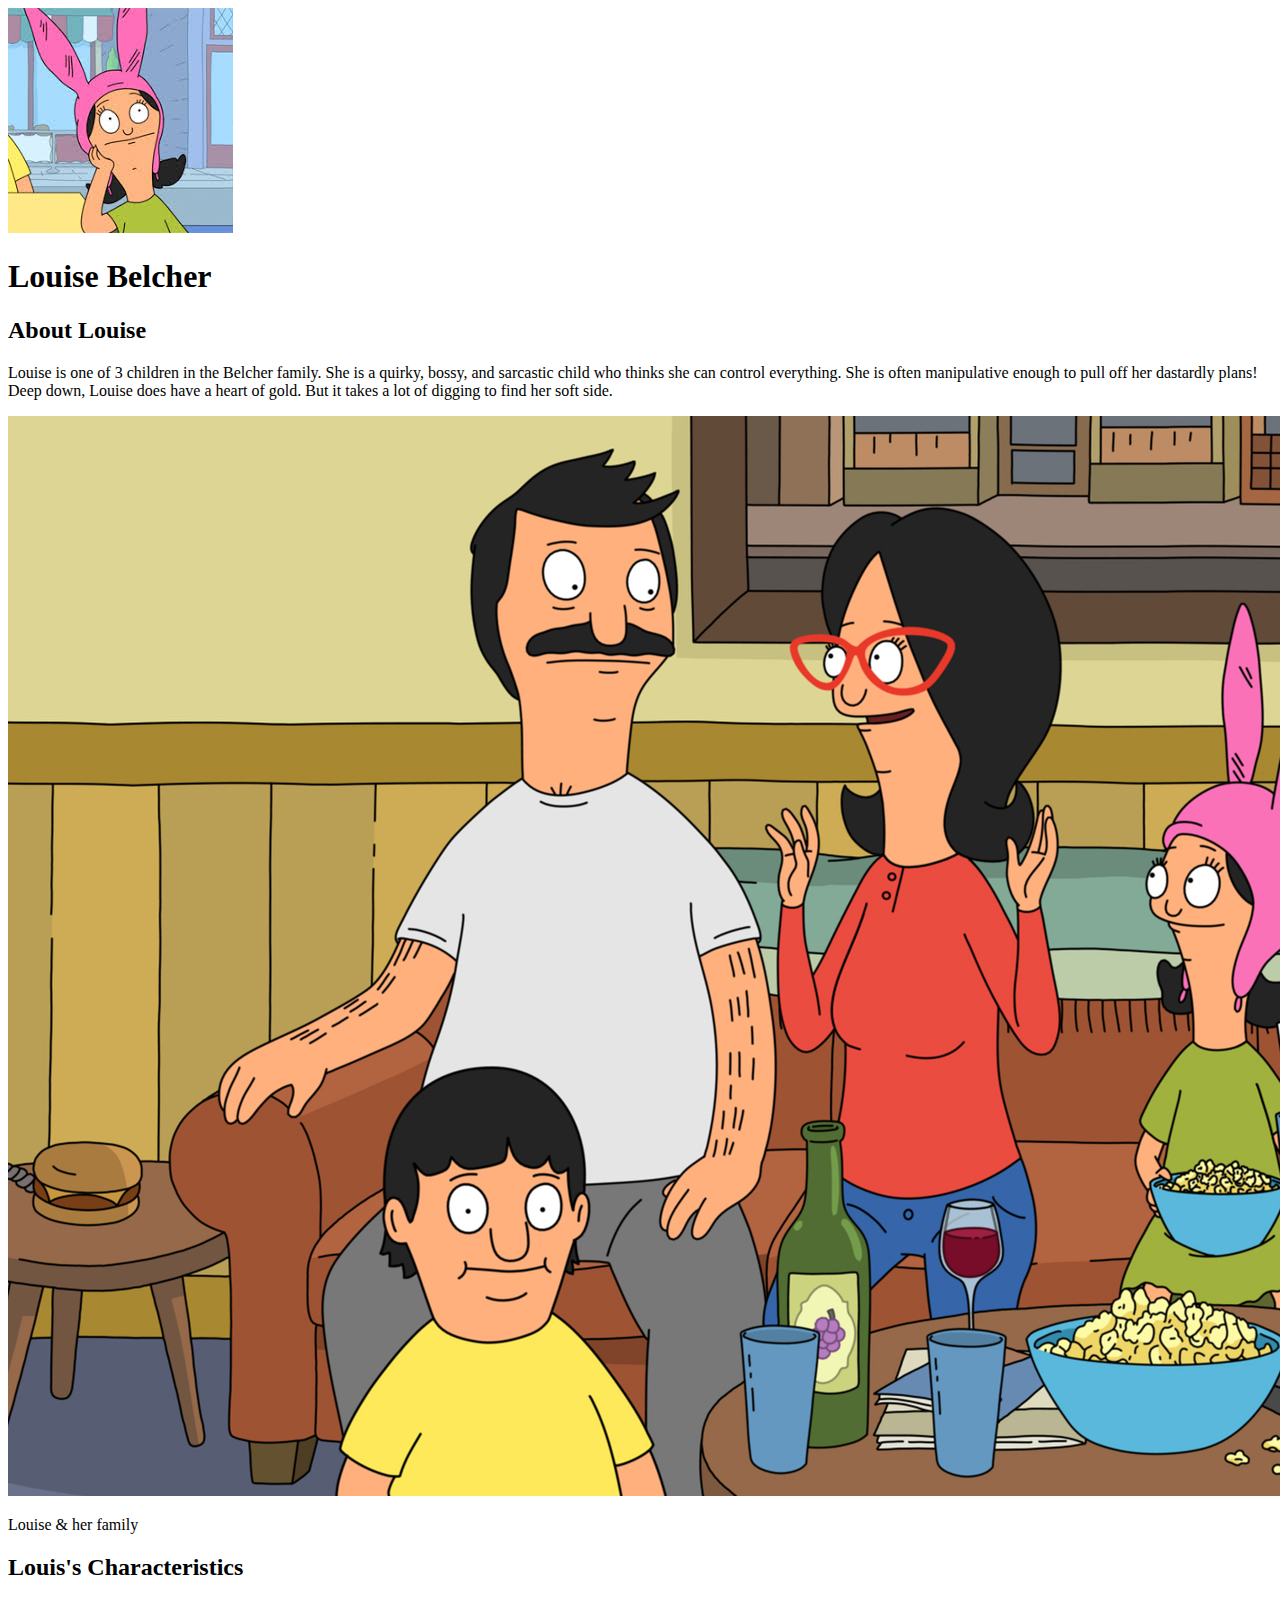
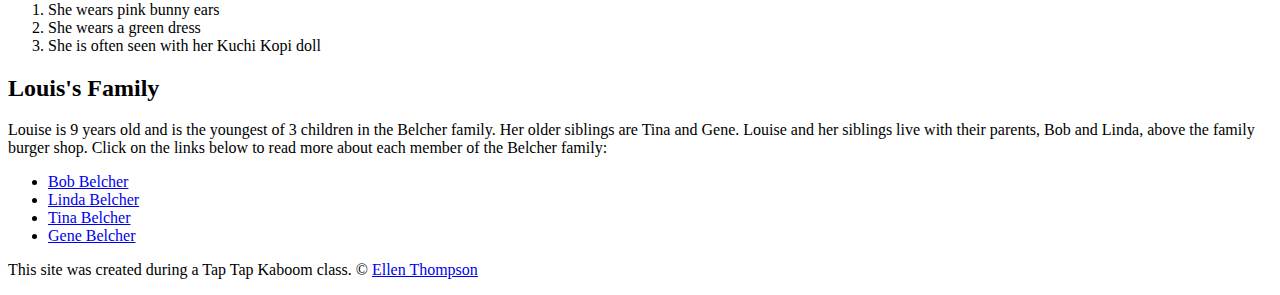
==== index.html @ 85e58d46 "Added character's index.html file and images" ====
<!DOCTYPE html>
<html>
    <head>
        <title>Louise Belcher</title>
        <link rel="icon" href="img/Louise-Belcher-Avatar.jpeg">
    </head>
    <body>
        <!--header element-->
        <header>
            <img src="img/Louise-Belcher-Avatar.jpeg">
            <h1>Louise Belcher</h1>
        </header>

        <!-- main element -->
        <main>
            <h2>About Louise</h2>
            <p>Louise is one of 3 children in the Belcher family. She is a quirky, bossy, and sarcastic child who thinks she can control everything. She is often manipulative enough to pull off her dastardly plans! Deep down, Louise does have a heart of gold. But it takes a lot of digging to find her soft side.</p>
            <img src="img/Louise-big.jpg">
            <p>Louise & her family</p>

            <!-- Charachteristics -->
            <h2>Louis's Characteristics</h2>
                <ol>
                    <li>She wears pink bunny ears</li>
                    <li>She wears a green dress</li>
                    <li>She is often seen with her Kuchi Kopi doll</li>
                </ol>

            <!-- Family -->
            <h2>Louis's Family</h2>
            <p>Louise is 9 years old and is the youngest of 3 children in the Belcher family. Her older siblings are Tina and Gene. Louise and her siblings live with their parents, Bob and Linda, above the family burger shop. Click on the links below to read more about each member of the Belcher family:</p>
                <ul>
                    <li><a href="https://bobs-burgers.fandom.com/wiki/Bob_Belcher" target="_blank">Bob Belcher</a></li>
                    <li><a href="https://bobs-burgers.fandom.com/wiki/Linda_Belcher" target="_blank">Linda Belcher</a></li>
                    <li><a href="https://bobs-burgers.fandom.com/wiki/Tina_Belcher" target="_blank">Tina Belcher</a></li>
                    <li><a href="https://bobs-burgers.fandom.com/wiki/Gene_Belcher" target="_blank">Gene Belcher</a></li>
                </ul>
        </main>

        <!-- Footer Element -->
    <footer>
        <p>This site was created during a Tap Tap Kaboom class. &copy; <a href="https://www.dellenthompson.com" target="_blank">Ellen Thompson</a></p>
    </footer>
    </body>
    
</html>
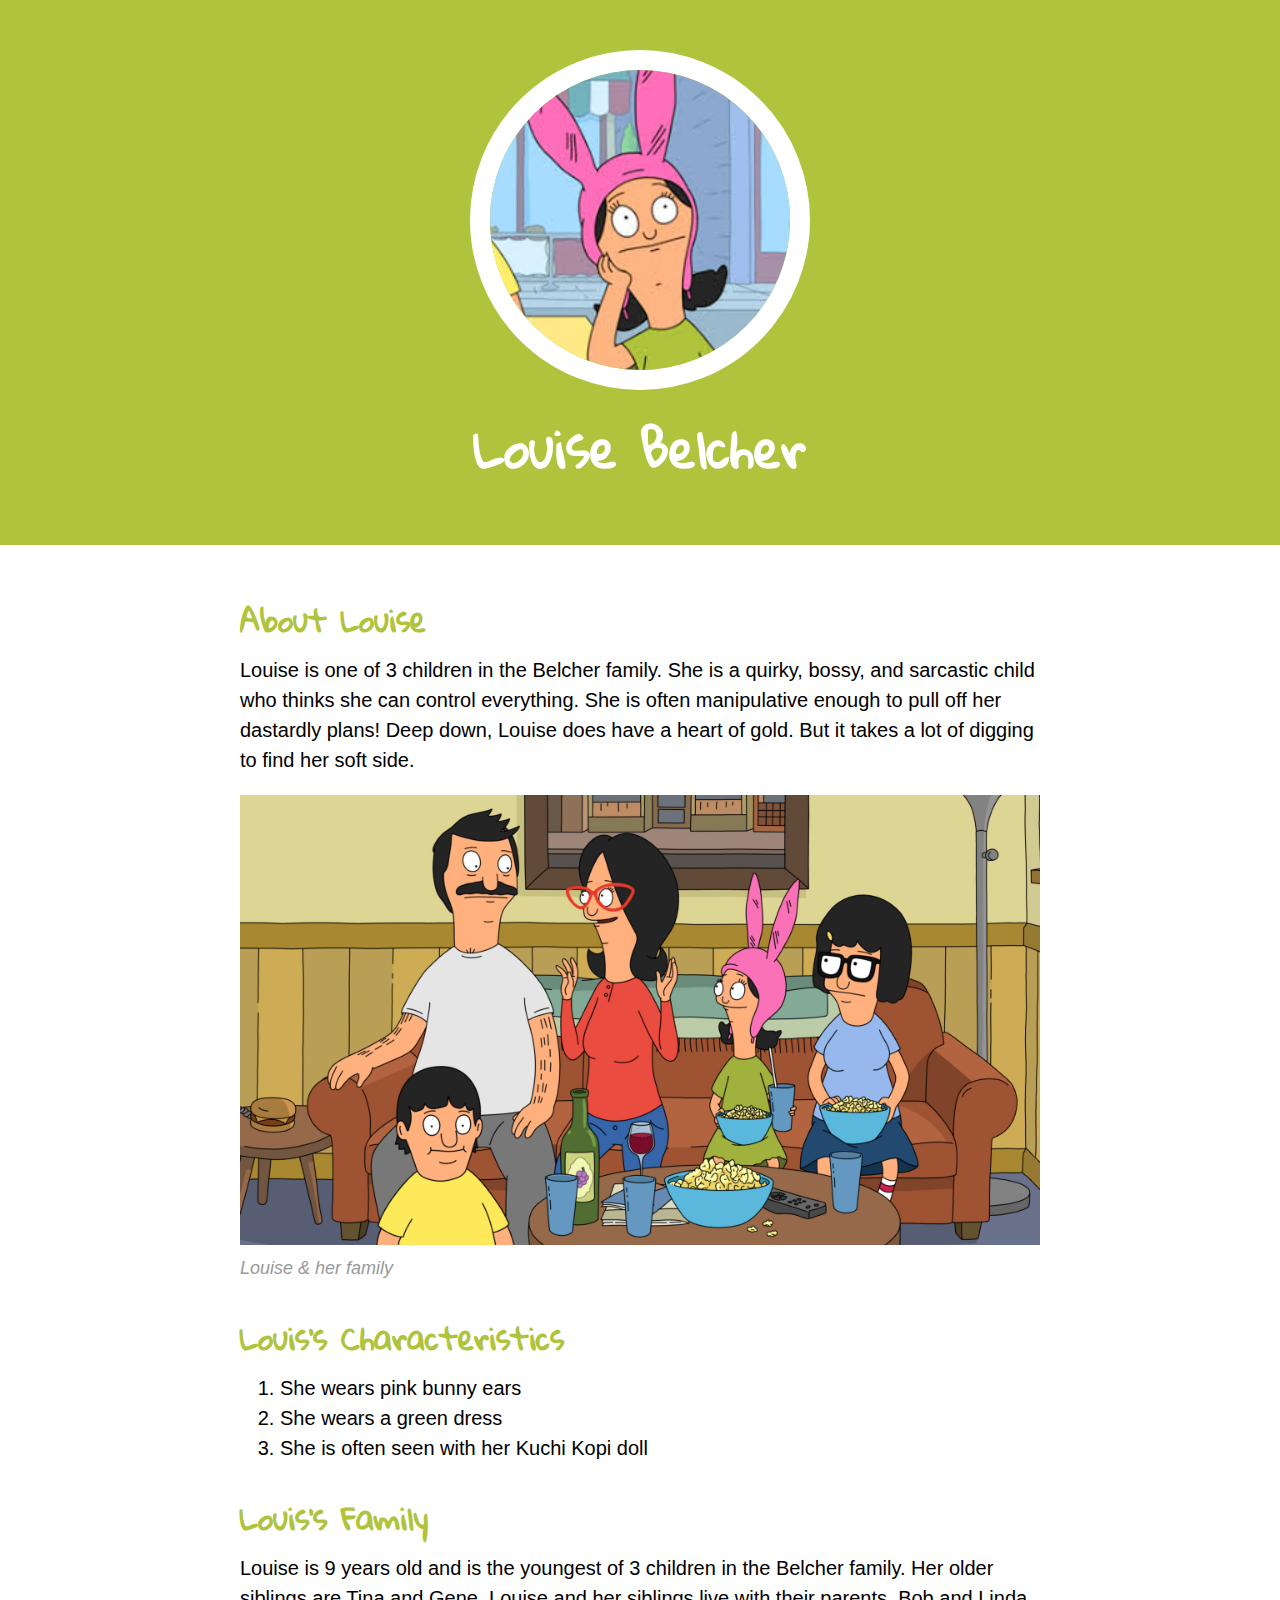
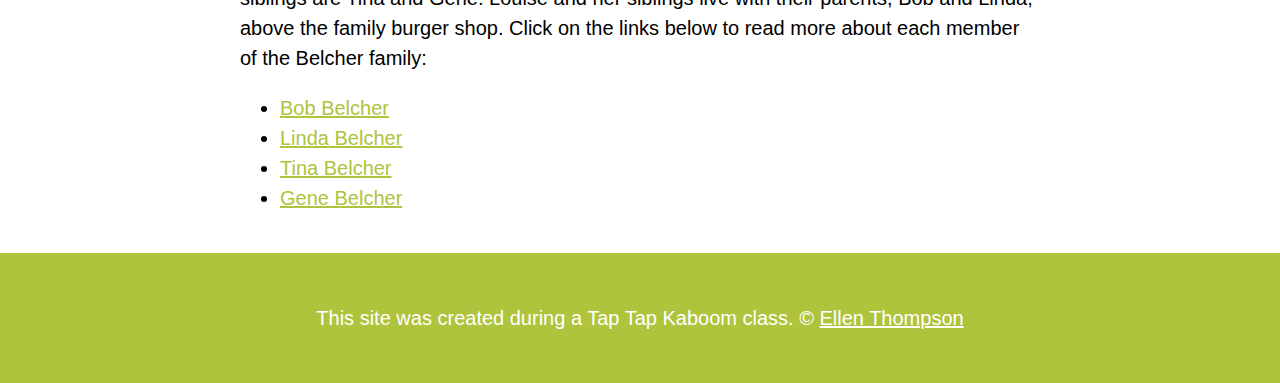
==== commit 17daa6c9: "Wrote the CSS for the character's website and changed some HTML" ====
--- a/index.html
+++ b/index.html
@@ -3,6 +3,8 @@
     <head>
         <title>Louise Belcher</title>
         <link rel="icon" href="img/Louise-Belcher-Avatar.jpeg">
+        <link href="https://fonts.googleapis.com/css?family=Gloria+Hallelujah&display=swap" rel="stylesheet">
+        <link rel="stylesheet" type="text/css" href="css/hero.css">
     </head>
     <body>
         <!--header element-->
@@ -16,7 +18,7 @@
             <h2>About Louise</h2>
             <p>Louise is one of 3 children in the Belcher family. She is a quirky, bossy, and sarcastic child who thinks she can control everything. She is often manipulative enough to pull off her dastardly plans! Deep down, Louise does have a heart of gold. But it takes a lot of digging to find her soft side.</p>
             <img src="img/Louise-big.jpg">
-            <p>Louise & her family</p>
+            <p class="caption">Louise & her family</p>
 
             <!-- Charachteristics -->
             <h2>Louis's Characteristics</h2>
--- a/css/hero.css
+++ b/css/hero.css
@@ -0,0 +1,66 @@
+body{
+    margin: 0;
+    font-family: Arial, Helvetica, sans-serif;
+    font-size: 20px;
+    line-height: 30px;
+}
+header{
+    background-color: #AFC33D;
+    text-align: center;
+    padding-top: 50px;
+    padding-bottom: 50px;
+}
+h1, h2{
+    font-family: 'Gloria Hallelujah', cursive;
+}
+header h1{
+    color: white;
+    font-size: 50px;
+}
+header img{
+    border-radius: 170px;
+    width: 300px;
+    border: 20px solid #ffffff;
+}
+main{
+    max-width: 800px;
+    margin: 0 auto;
+    padding: 20px;
+}
+main img{
+    max-width: 100%;
+}
+h2{
+    font-size: 30px;
+    color: #AFC33D;
+    margin: 40px 0 10px;
+}
+a{
+    color: #AFC33D;    
+}
+a:hover{
+    color: white;
+    background-color: #FF6EB9;
+}
+footer{
+    background-color: #AFC33D;
+    text-align: center;
+    color: white;
+    padding: 50px;
+}
+footer p{
+    margin: 0;
+}
+footer a{
+    color: white;
+}
+footer a:hover{
+    opacity: .5;
+    background-color: transparent;
+}
+p.caption{
+    color: #999999;
+    font-style: italic;
+    margin-top: 0;
+    font-size: 18px;
+}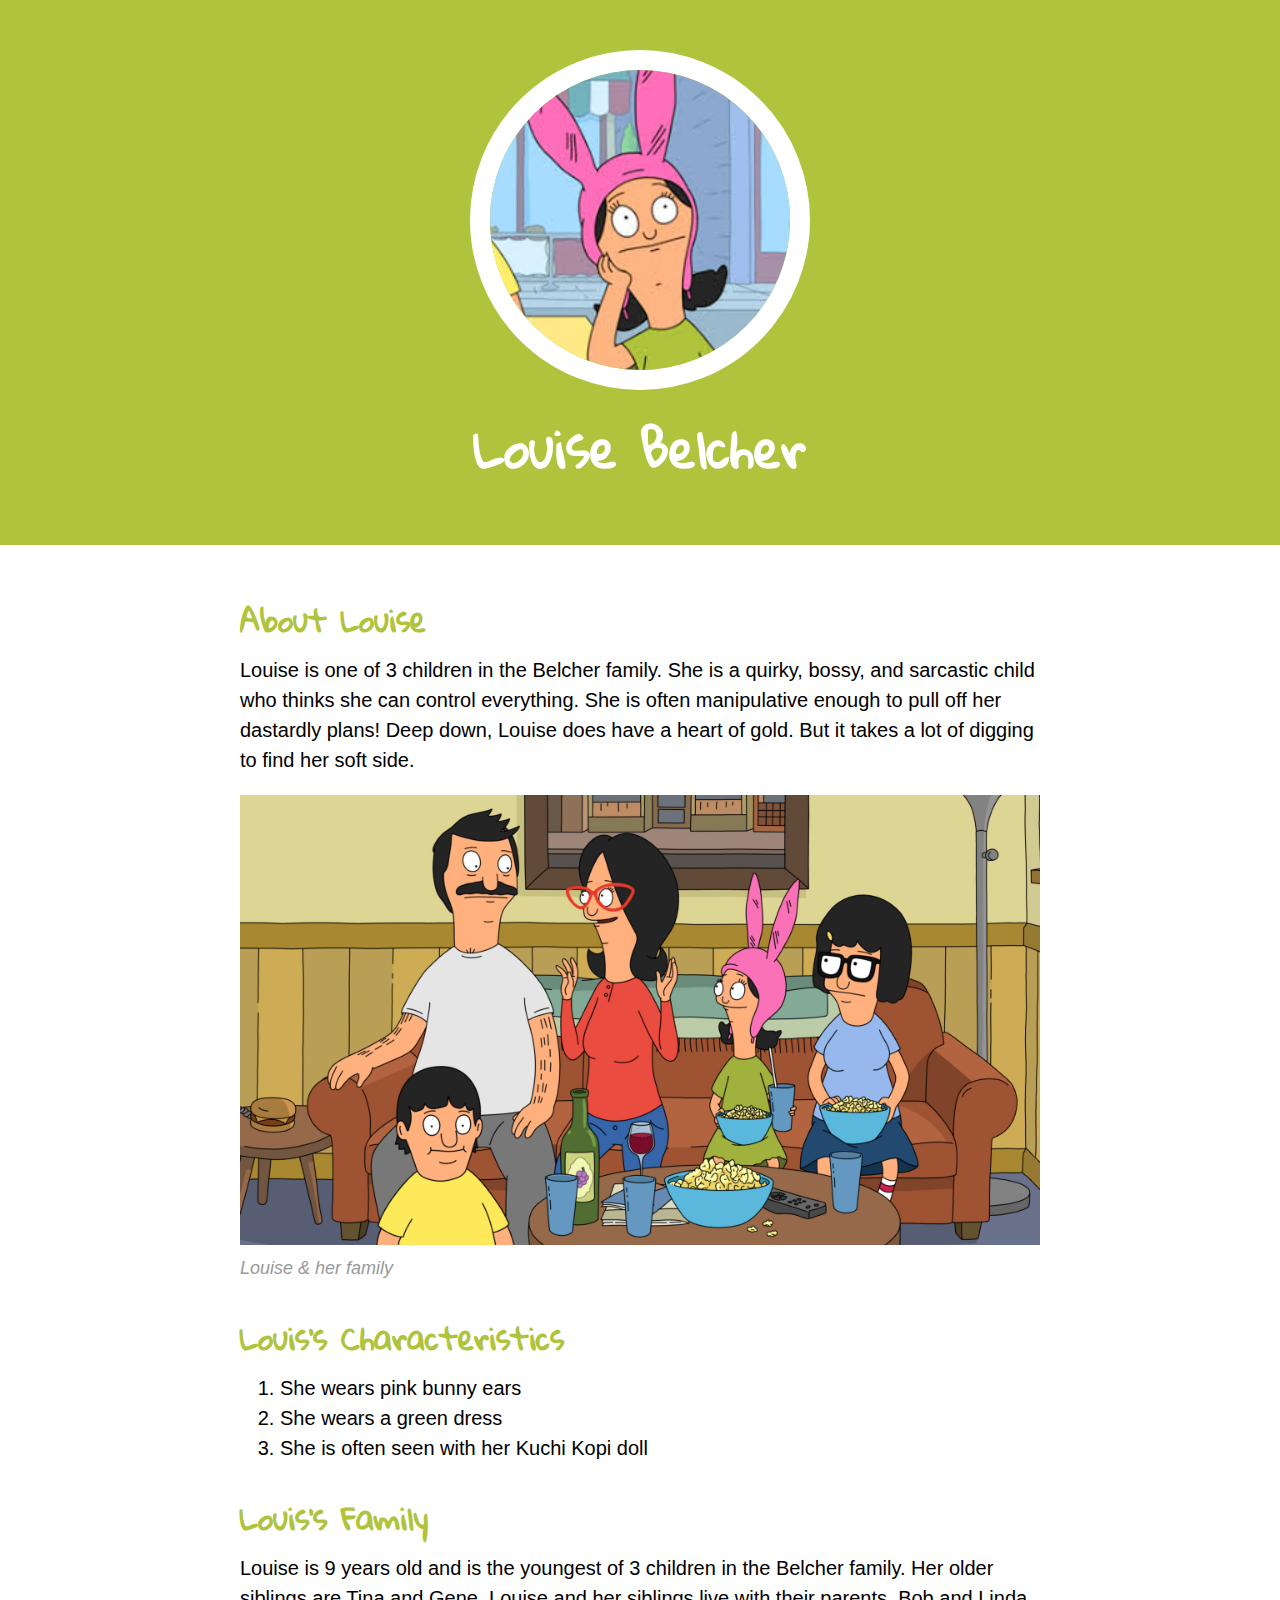
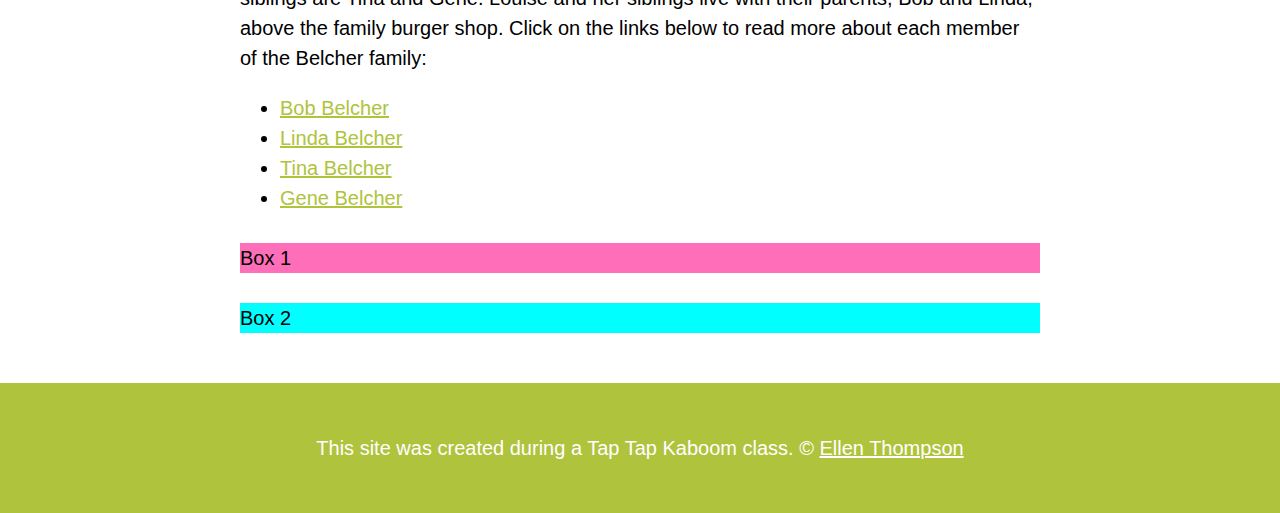
==== commit 8b2a3067: "made boxes" ====
--- a/index.html
+++ b/index.html
@@ -37,6 +37,8 @@
                     <li><a href="https://bobs-burgers.fandom.com/wiki/Tina_Belcher" target="_blank">Tina Belcher</a></li>
                     <li><a href="https://bobs-burgers.fandom.com/wiki/Gene_Belcher" target="_blank">Gene Belcher</a></li>
                 </ul>
+            <p class="box box-1">Box 1</p>
+            <p class="box box-2">Box 2</p>
         </main>
 
         <!-- Footer Element -->
--- a/css/hero.css
+++ b/css/hero.css
@@ -13,6 +13,7 @@
 h1, h2{
     font-family: 'Gloria Hallelujah', cursive;
 }
+/* header styles */
 header h1{
     color: white;
     font-size: 50px;
@@ -35,6 +36,12 @@
     color: #AFC33D;
     margin: 40px 0 10px;
 }
+.box{
+    padding: 10 px;
+    Margin: 30px 0;
+}
+.box-1{background-color: #FF6EB9;}
+.box-2{background-color: aqua;}
 a{
     color: #AFC33D;    
 }
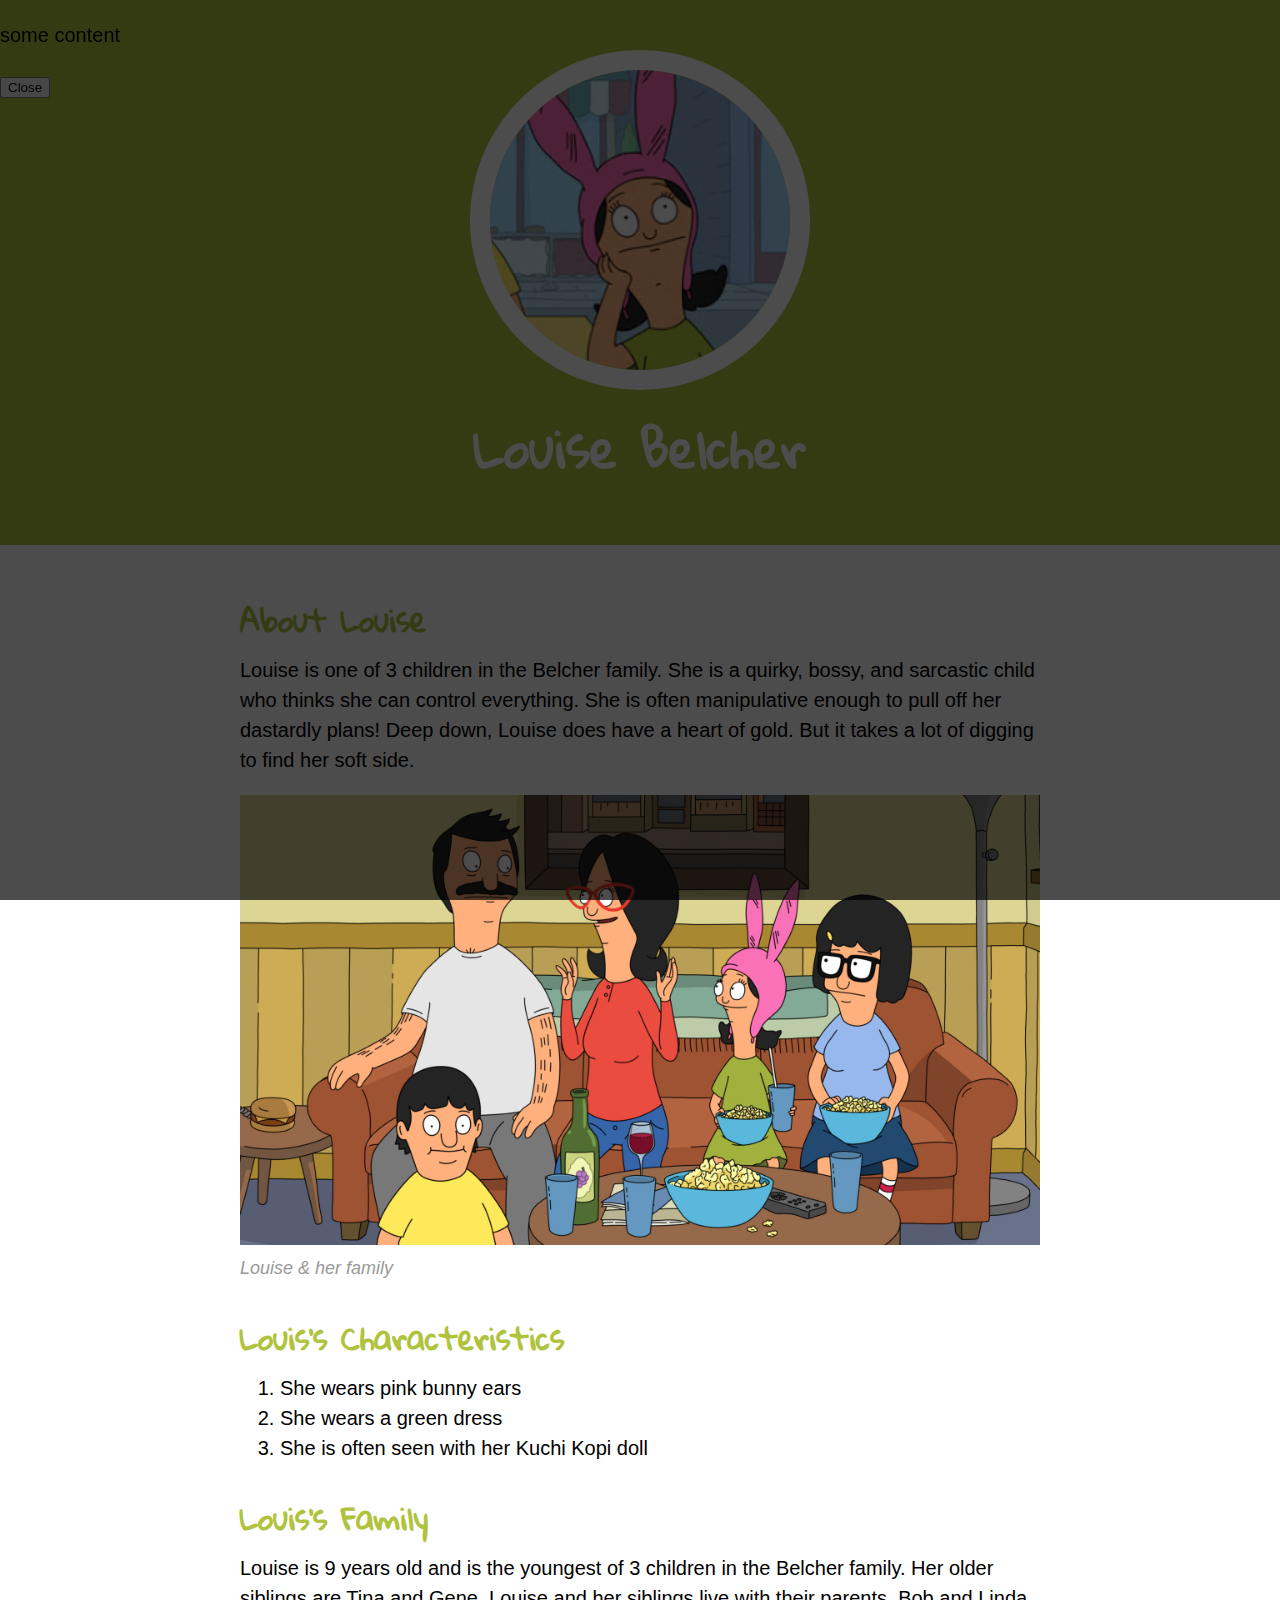
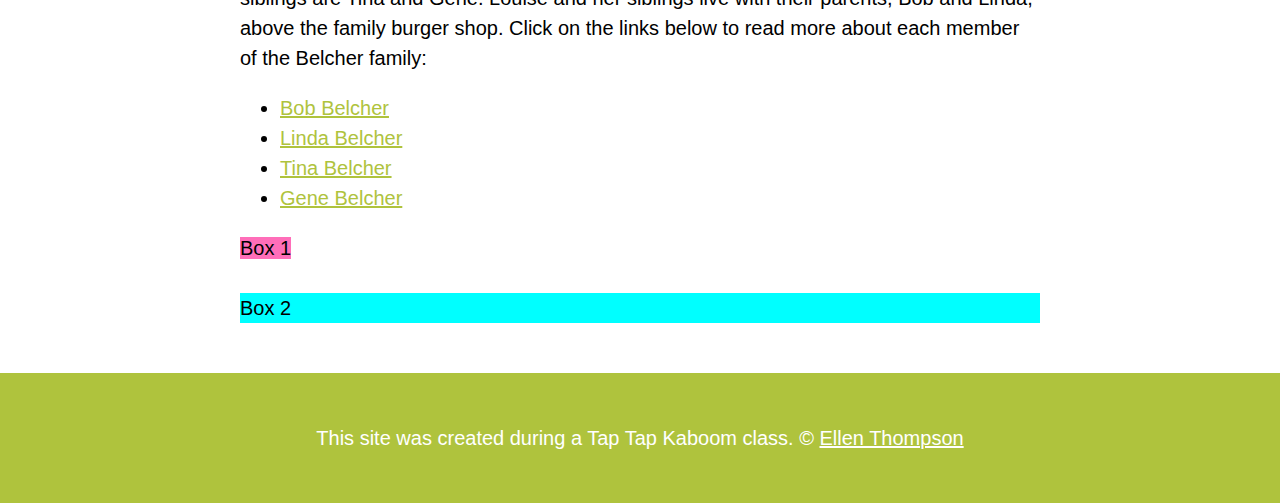
==== commit bfced800: "testing popups" ====
--- a/index.html
+++ b/index.html
@@ -39,6 +39,12 @@
                 </ul>
             <p class="box box-1">Box 1</p>
             <p class="box box-2">Box 2</p>
+            <div class="popup">
+                <div class="blanket"></div>
+                <div class="content"></div>
+                    <p>some content</p>
+                    <button class="close">Close</button>
+            </div>
         </main>
 
         <!-- Footer Element -->
--- a/css/hero.css
+++ b/css/hero.css
@@ -40,8 +40,39 @@
     padding: 10 px;
     Margin: 30px 0;
 }
-.box-1{background-color: #FF6EB9;}
+.box-1{
+    background-color: #FF6EB9; 
+    display: inline;
+}
 .box-2{background-color: aqua;}
+
+.popup{
+    position: fixed;
+    top: 0;
+    bottom: 0;
+    left: 0;
+    right: 0;
+}
+.popup .blanket{
+    position: absolute;
+    top: 0;
+    bottom: 0;
+    left: 0;
+    right: 0;
+    background-color: rgba(0,0,0,.7);
+}
+
+.popup .content{
+    position: absolute;
+    background-color: white;
+    width: 400 px;
+    height: 300 px;
+    top: 50%;
+    margin-top: -150px;
+    left: 50%;
+    margin-left: 200 px;
+}
+
 a{
     color: #AFC33D;    
 }
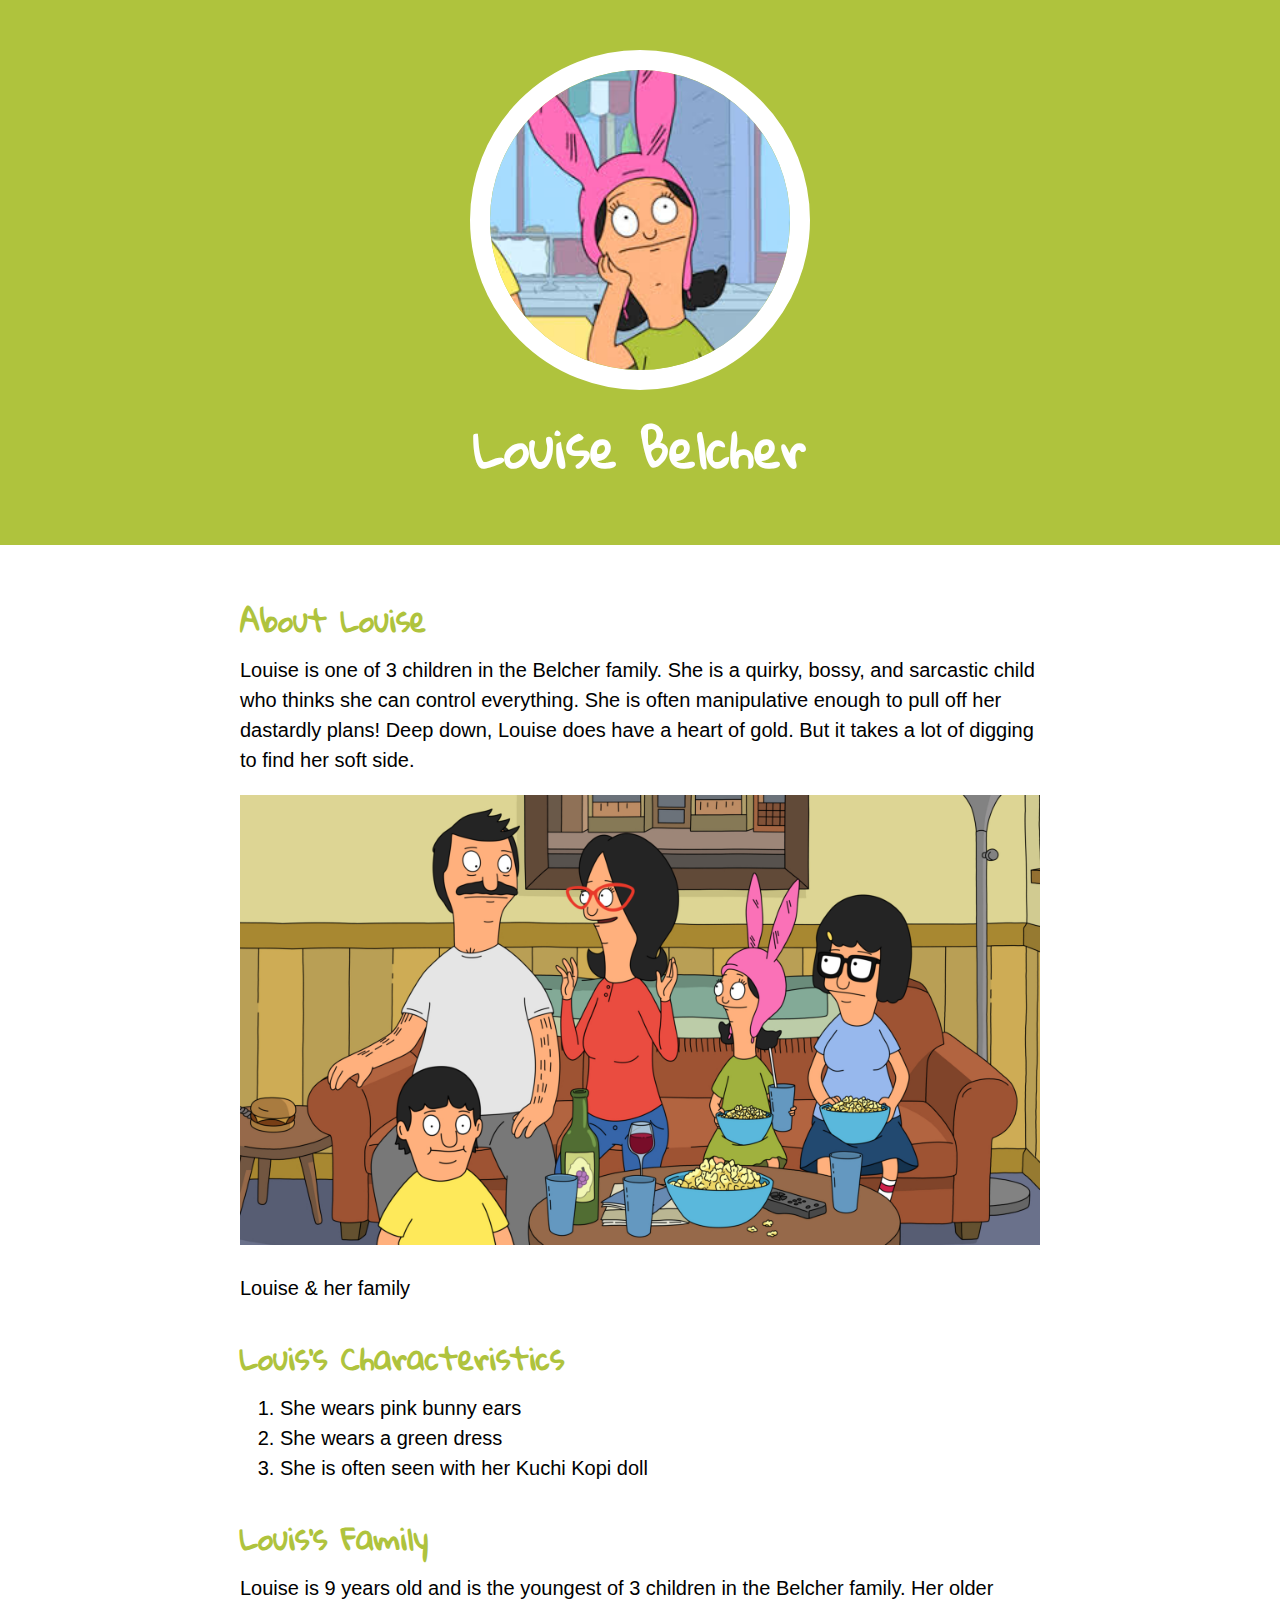
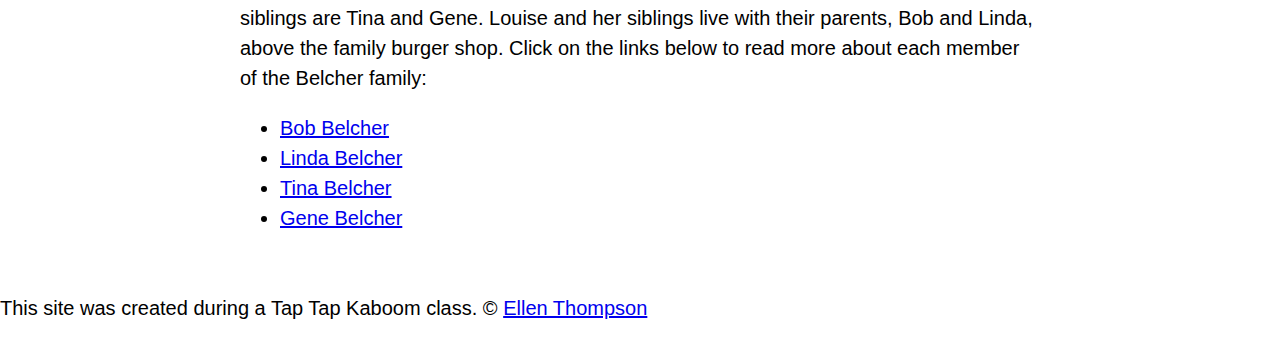
==== commit 75d059e1: "removed test items" ====
--- a/index.html
+++ b/index.html
@@ -37,14 +37,7 @@
                     <li><a href="https://bobs-burgers.fandom.com/wiki/Tina_Belcher" target="_blank">Tina Belcher</a></li>
                     <li><a href="https://bobs-burgers.fandom.com/wiki/Gene_Belcher" target="_blank">Gene Belcher</a></li>
                 </ul>
-            <p class="box box-1">Box 1</p>
-            <p class="box box-2">Box 2</p>
-            <div class="popup">
-                <div class="blanket"></div>
-                <div class="content"></div>
-                    <p>some content</p>
-                    <button class="close">Close</button>
-            </div>
+           
         </main>
 
         <!-- Footer Element -->
--- a/css/hero.css
+++ b/css/hero.css
@@ -35,43 +35,6 @@
     font-size: 30px;
     color: #AFC33D;
     margin: 40px 0 10px;
-}
-.box{
-    padding: 10 px;
-    Margin: 30px 0;
-}
-.box-1{
-    background-color: #FF6EB9; 
-    display: inline;
-}
-.box-2{background-color: aqua;}
-
-.popup{
-    position: fixed;
-    top: 0;
-    bottom: 0;
-    left: 0;
-    right: 0;
-}
-.popup .blanket{
-    position: absolute;
-    top: 0;
-    bottom: 0;
-    left: 0;
-    right: 0;
-    background-color: rgba(0,0,0,.7);
-}
-
-.popup .content{
-    position: absolute;
-    background-color: white;
-    width: 400 px;
-    height: 300 px;
-    top: 50%;
-    margin-top: -150px;
-    left: 50%;
-    margin-left: 200 px;
-}
 
 a{
     color: #AFC33D;    
